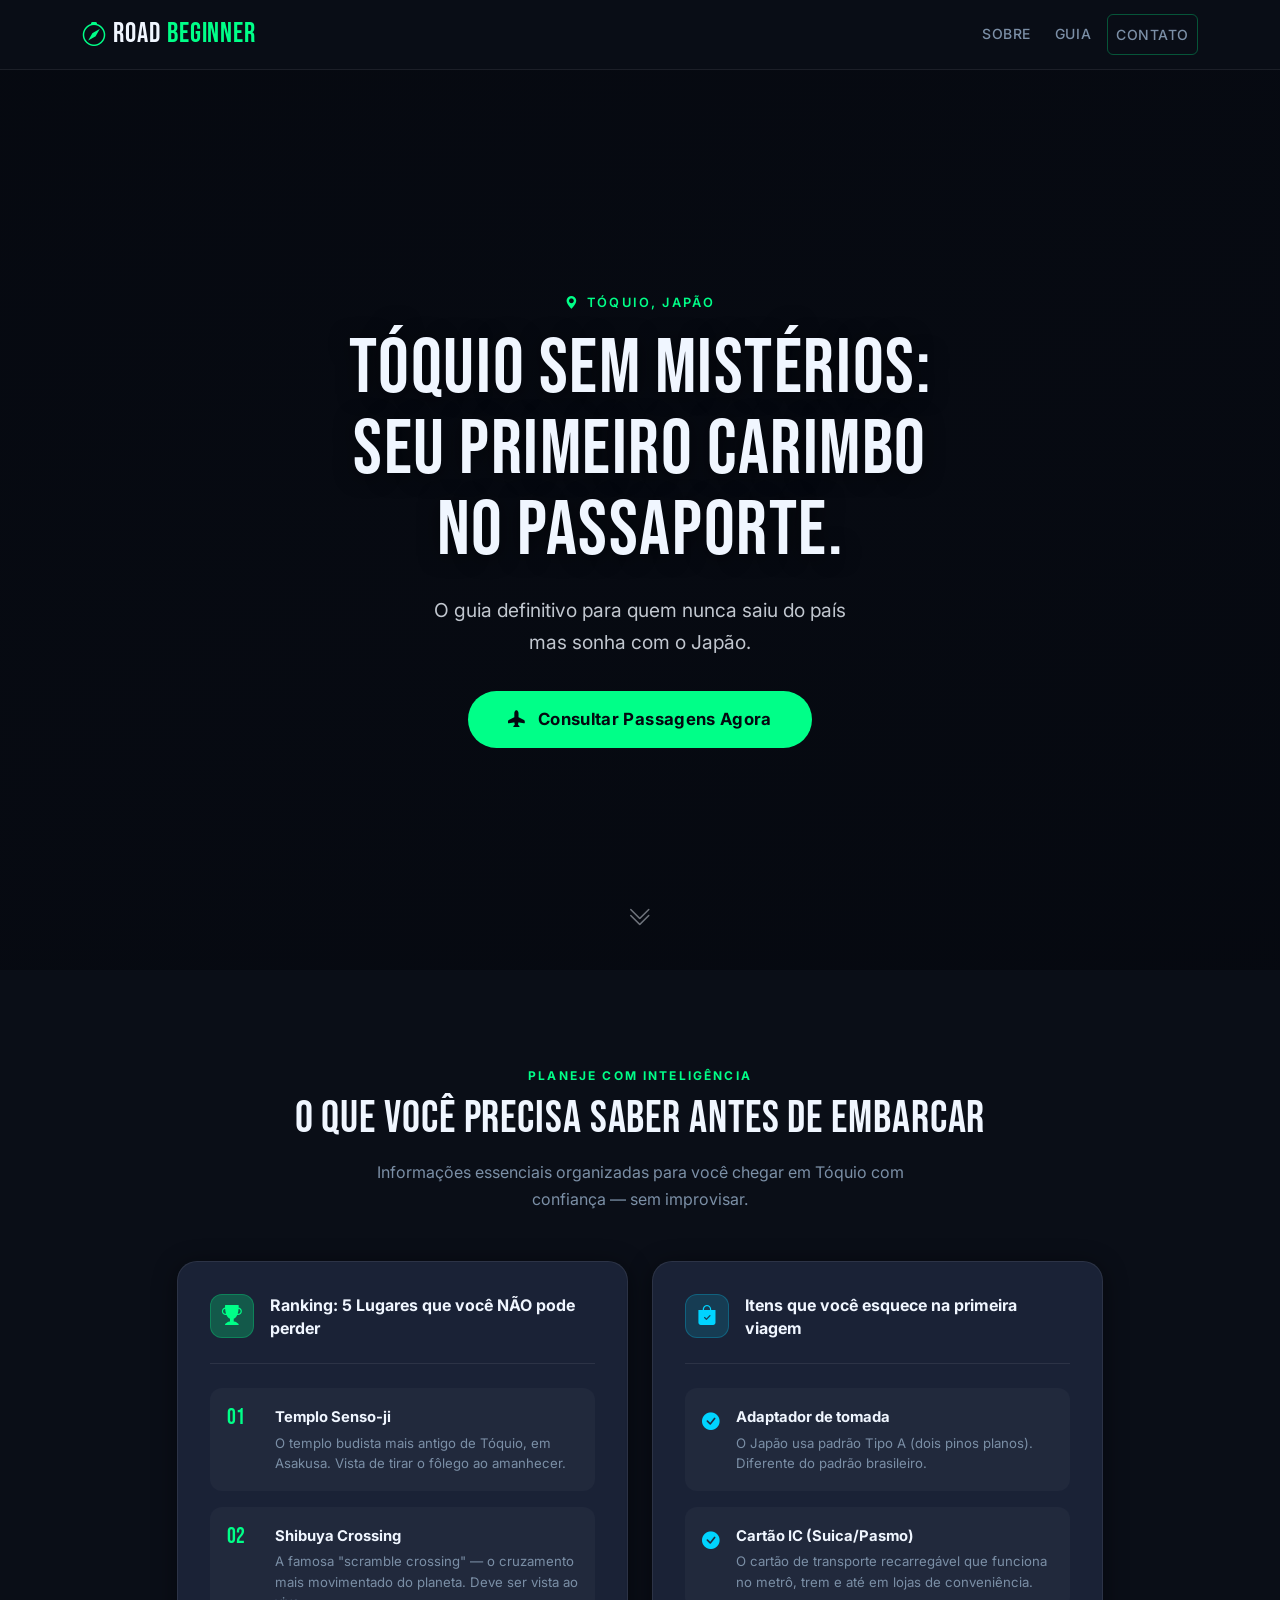
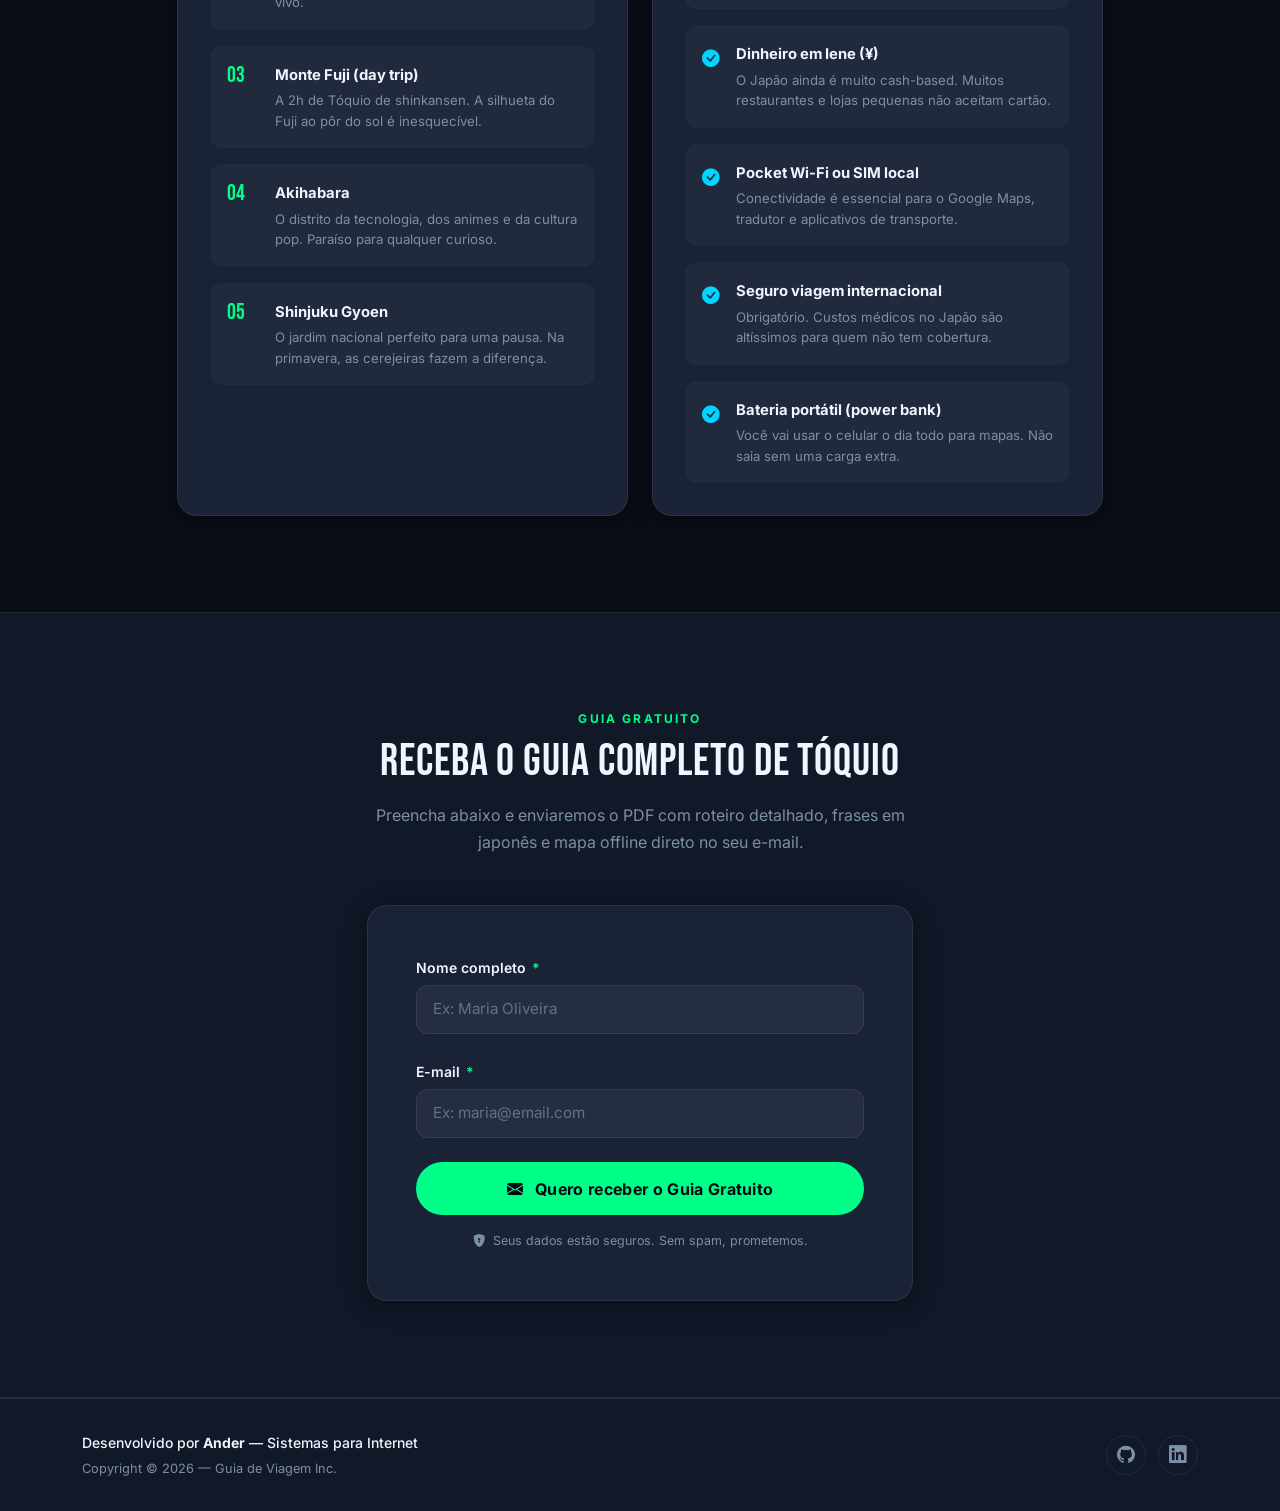
==== index.html @ fc1b0bbb "Projeto Landing Page - Aplicações para Internet" ====
<!DOCTYPE html>
<html lang="pt-BR">
  <head>
    <meta charset="UTF-8" />
    <meta name="viewport" content="width=device-width, initial-scale=1.0" />
    <meta name="description" content="Guia definitivo de Tóquio para quem vai viajar pela primeira vez. Dicas, roteiro, checklist de bagagem e muito mais." />
    <title>RoadBeginner — Tóquio Sem Mistérios</title>

    <!-- Bootstrap 5 CSS -->
    <link
      rel="stylesheet"
      href="https://cdn.jsdelivr.net/npm/bootstrap@5.3.3/dist/css/bootstrap.min.css"
      integrity="sha384-QWTKZyjpPEjISv5WaRU9OFeRpok6YctnYmDr5pNlyT2bRjXh0JMhjY6hW+ALEwIH"
      crossorigin="anonymous"
    />

    <!-- Bootstrap Icons -->
    <link
      rel="stylesheet"
      href="https://cdn.jsdelivr.net/npm/bootstrap-icons@1.11.3/font/bootstrap-icons.min.css"
    />

    <!-- Google Fonts: Bebas Neue (display) + Inter (body) -->
    <link rel="preconnect" href="https://fonts.googleapis.com" />
    <link rel="preconnect" href="https://fonts.gstatic.com" crossorigin />
    <link
      href="https://fonts.googleapis.com/css2?family=Bebas+Neue&family=Inter:wght@400;500;600;700&display=swap"
      rel="stylesheet"
    />

    <!-- Custom CSS -->
    <link rel="stylesheet" href="css/style.css" />
  </head>

  <body>
    <!-- ======================================================
         NAVBAR
    ====================================================== -->
    <header>
      <nav class="navbar navbar-expand-lg navbar-dark rb-navbar fixed-top" aria-label="Navegação principal">
        <div class="container">
          <!-- Logo -->
          <a class="navbar-brand rb-brand" href="#home" aria-label="RoadBeginner — página inicial">
            <span class="rb-brand-icon" aria-hidden="true"><i class="bi bi-compass"></i></span>
            Road<span class="rb-brand-accent">Beginner</span>
          </a>

          <!-- Hamburger -->
          <button
            class="navbar-toggler"
            type="button"
            data-bs-toggle="collapse"
            data-bs-target="#navMenu"
            aria-controls="navMenu"
            aria-expanded="false"
            aria-label="Abrir/fechar menu"
          >
            <span class="navbar-toggler-icon"></span>
          </button>

          <!-- Menu Links -->
          <div class="collapse navbar-collapse" id="navMenu">
            <ul class="navbar-nav ms-auto gap-lg-2">
              <li class="nav-item">
                <a class="nav-link" href="#home">Sobre</a>
              </li>
              <li class="nav-item">
                <a class="nav-link" href="#guia">Guia</a>
              </li>
              <li class="nav-item">
                <a class="nav-link rb-nav-cta" href="#contato">Contato</a>
              </li>
            </ul>
          </div>
        </div>
      </nav>
    </header>

    <main>
      <!-- ======================================================
           HERO SECTION
      ====================================================== -->
      <section id="home" class="rb-hero d-flex align-items-center" aria-label="Seção principal — Tóquio">
        <!-- Overlay escuro sobre a imagem de fundo -->
        <div class="rb-hero-overlay" aria-hidden="true"></div>

        <div class="container position-relative z-1">
          <div class="row justify-content-center">
            <div class="col-12 col-md-10 col-lg-8 text-center">

              <p class="rb-hero-eyebrow">
                <i class="bi bi-geo-alt-fill" aria-hidden="true"></i>
                Tóquio, Japão
              </p>

              <h1 class="rb-hero-title">
                Tóquio Sem Mistérios:<br />
                Seu Primeiro Carimbo<br class="d-none d-md-block" />
                no Passaporte.
              </h1>

              <p class="rb-hero-subtitle">
                O guia definitivo para quem nunca saiu do país<br class="d-none d-md-block" />
                mas sonha com o Japão.
              </p>

              <a
                href="https://www.google.com/flights"
                target="_blank"
                rel="noopener noreferrer"
                class="btn rb-btn-primary rb-hero-cta"
                aria-label="Consultar passagens para Tóquio no Google Flights (abre em nova aba)"
              >
                <i class="bi bi-airplane-fill me-2" aria-hidden="true"></i>
                Consultar Passagens Agora
              </a>

            </div>
          </div>
        </div>

        <!-- Scroll indicator -->
        <a href="#guia" class="rb-scroll-indicator" aria-label="Rolar para a seção Guia">
          <i class="bi bi-chevron-double-down" aria-hidden="true"></i>
        </a>
      </section>

      <!-- ======================================================
           CONTENT / LISTS SECTION
      ====================================================== -->
      <section id="guia" class="rb-section" aria-labelledby="guia-heading">
        <div class="container">

          <!-- Cabeçalho da seção -->
          <div class="row justify-content-center mb-5">
            <div class="col-12 col-md-8 text-center">
              <p class="rb-section-eyebrow">Planeje com inteligência</p>
              <h2 id="guia-heading" class="rb-section-title">
                O que você precisa saber antes de embarcar
              </h2>
              <p class="rb-section-subtitle">
                Informações essenciais organizadas para você chegar em Tóquio com confiança — sem improvisar.
              </p>
            </div>
          </div>

          <!-- Duas colunas -->
          <div class="row g-4 justify-content-center">

            <!-- Coluna Esquerda: Ranking (Lista Ordenada) -->
            <div class="col-12 col-md-6 col-lg-5">
              <div class="rb-card h-100">
                <div class="rb-card-header">
                  <span class="rb-card-icon" aria-hidden="true">
                    <i class="bi bi-trophy-fill"></i>
                  </span>
                  <h3 class="rb-card-title">Ranking: 5 Lugares que você NÃO pode perder</h3>
                </div>
                <ol class="rb-list rb-list-ranked" aria-label="Ranking dos 5 lugares imperdíveis de Tóquio">
                  <li class="rb-list-item">
                    <span class="rb-list-number" aria-hidden="true">01</span>
                    <div class="rb-list-content">
                      <strong>Templo Senso-ji</strong>
                      <span>O templo budista mais antigo de Tóquio, em Asakusa. Vista de tirar o fôlego ao amanhecer.</span>
                    </div>
                  </li>
                  <li class="rb-list-item">
                    <span class="rb-list-number" aria-hidden="true">02</span>
                    <div class="rb-list-content">
                      <strong>Shibuya Crossing</strong>
                      <span>A famosa "scramble crossing" — o cruzamento mais movimentado do planeta. Deve ser vista ao vivo.</span>
                    </div>
                  </li>
                  <li class="rb-list-item">
                    <span class="rb-list-number" aria-hidden="true">03</span>
                    <div class="rb-list-content">
                      <strong>Monte Fuji (day trip)</strong>
                      <span>A 2h de Tóquio de shinkansen. A silhueta do Fuji ao pôr do sol é inesquecível.</span>
                    </div>
                  </li>
                  <li class="rb-list-item">
                    <span class="rb-list-number" aria-hidden="true">04</span>
                    <div class="rb-list-content">
                      <strong>Akihabara</strong>
                      <span>O distrito da tecnologia, dos animes e da cultura pop. Paraíso para qualquer curioso.</span>
                    </div>
                  </li>
                  <li class="rb-list-item">
                    <span class="rb-list-number" aria-hidden="true">05</span>
                    <div class="rb-list-content">
                      <strong>Shinjuku Gyoen</strong>
                      <span>O jardim nacional perfeito para uma pausa. Na primavera, as cerejeiras fazem a diferença.</span>
                    </div>
                  </li>
                </ol>
              </div>
            </div>

            <!-- Coluna Direita: Checklist (Lista Não Ordenada) -->
            <div class="col-12 col-md-6 col-lg-5">
              <div class="rb-card h-100">
                <div class="rb-card-header">
                  <span class="rb-card-icon rb-card-icon--alt" aria-hidden="true">
                    <i class="bi bi-bag-check-fill"></i>
                  </span>
                  <h3 class="rb-card-title">Itens que você esquece na primeira viagem</h3>
                </div>
                <ul class="rb-list rb-list-check" aria-label="Checklist de bagagem para viagem ao Japão">
                  <li class="rb-list-item">
                    <span class="rb-check-icon" aria-hidden="true"><i class="bi bi-check-circle-fill"></i></span>
                    <div class="rb-list-content">
                      <strong>Adaptador de tomada</strong>
                      <span>O Japão usa padrão Tipo A (dois pinos planos). Diferente do padrão brasileiro.</span>
                    </div>
                  </li>
                  <li class="rb-list-item">
                    <span class="rb-check-icon" aria-hidden="true"><i class="bi bi-check-circle-fill"></i></span>
                    <div class="rb-list-content">
                      <strong>Cartão IC (Suica/Pasmo)</strong>
                      <span>O cartão de transporte recarregável que funciona no metrô, trem e até em lojas de conveniência.</span>
                    </div>
                  </li>
                  <li class="rb-list-item">
                    <span class="rb-check-icon" aria-hidden="true"><i class="bi bi-check-circle-fill"></i></span>
                    <div class="rb-list-content">
                      <strong>Dinheiro em Iene (¥)</strong>
                      <span>O Japão ainda é muito cash-based. Muitos restaurantes e lojas pequenas não aceitam cartão.</span>
                    </div>
                  </li>
                  <li class="rb-list-item">
                    <span class="rb-check-icon" aria-hidden="true"><i class="bi bi-check-circle-fill"></i></span>
                    <div class="rb-list-content">
                      <strong>Pocket Wi-Fi ou SIM local</strong>
                      <span>Conectividade é essencial para o Google Maps, tradutor e aplicativos de transporte.</span>
                    </div>
                  </li>
                  <li class="rb-list-item">
                    <span class="rb-check-icon" aria-hidden="true"><i class="bi bi-check-circle-fill"></i></span>
                    <div class="rb-list-content">
                      <strong>Seguro viagem internacional</strong>
                      <span>Obrigatório. Custos médicos no Japão são altíssimos para quem não tem cobertura.</span>
                    </div>
                  </li>
                  <li class="rb-list-item">
                    <span class="rb-check-icon" aria-hidden="true"><i class="bi bi-check-circle-fill"></i></span>
                    <div class="rb-list-content">
                      <strong>Bateria portátil (power bank)</strong>
                      <span>Você vai usar o celular o dia todo para mapas. Não saia sem uma carga extra.</span>
                    </div>
                  </li>
                </ul>
              </div>
            </div>

          </div><!-- /.row -->
        </div>
      </section>

      <!-- ======================================================
           FORM / LEAD GEN SECTION
      ====================================================== -->
      <section id="contato" class="rb-section rb-section--alt" aria-labelledby="contato-heading">
        <div class="container">
          <div class="row justify-content-center">
            <div class="col-12 col-md-8 col-lg-6">

              <!-- Cabeçalho do formulário -->
              <div class="text-center mb-5">
                <p class="rb-section-eyebrow">Guia gratuito</p>
                <h2 id="contato-heading" class="rb-section-title">
                  Receba o Guia Completo de Tóquio
                </h2>
                <p class="rb-section-subtitle">
                  Preencha abaixo e enviaremos o PDF com roteiro detalhado, frases em japonês e mapa offline direto no seu e-mail.
                </p>
              </div>

              <!-- Formulário -->
              <form id="leadsForm" class="rb-form" novalidate aria-label="Formulário para receber o guia de Tóquio">

                <!-- Campo: Nome -->
                <div class="mb-4">
                  <label for="inputNome" class="form-label rb-form-label">
                    Nome completo <span class="rb-required" aria-hidden="true">*</span>
                  </label>
                  <input
                    type="text"
                    class="form-control rb-input"
                    id="inputNome"
                    name="nome"
                    placeholder="Ex: Maria Oliveira"
                    autocomplete="name"
                    aria-required="true"
                    aria-describedby="nomeError"
                  />
                  <div id="nomeError" class="invalid-feedback" role="alert" aria-live="polite">
                    Por favor, informe seu nome completo.
                  </div>
                </div>

                <!-- Campo: E-mail -->
                <div class="mb-4">
                  <label for="inputEmail" class="form-label rb-form-label">
                    E-mail <span class="rb-required" aria-hidden="true">*</span>
                  </label>
                  <input
                    type="email"
                    class="form-control rb-input"
                    id="inputEmail"
                    name="email"
                    placeholder="Ex: maria@email.com"
                    autocomplete="email"
                    aria-required="true"
                    aria-describedby="emailError"
                  />
                  <div id="emailError" class="invalid-feedback" role="alert" aria-live="polite">
                    Informe um endereço de e-mail válido.
                  </div>
                </div>

                <!-- Submit -->
                <div class="d-grid">
                  <button type="submit" class="btn rb-btn-primary rb-btn-submit" id="btnSubmit">
                    <span class="rb-btn-text">
                      <i class="bi bi-envelope-fill me-2" aria-hidden="true"></i>
                      Quero receber o Guia Gratuito
                    </span>
                    <span class="rb-btn-loading d-none" aria-hidden="true">
                      <span class="spinner-border spinner-border-sm me-2" role="status"></span>
                      Enviando...
                    </span>
                  </button>
                </div>

                <p class="rb-form-disclaimer">
                  <i class="bi bi-shield-lock-fill me-1" aria-hidden="true"></i>
                  Seus dados estão seguros. Sem spam, prometemos.
                </p>

              </form>

            </div>
          </div>
        </div>
      </section>
    </main>

    <!-- ======================================================
         FOOTER
    ====================================================== -->
    <footer class="rb-footer" role="contentinfo">
      <div class="container">
        <div class="row align-items-center gy-3">

          <!-- Créditos -->
          <div class="col-12 col-md-6 text-center text-md-start">
            <p class="rb-footer-credit mb-0">
              Desenvolvido por <strong>Ander</strong> — Sistemas para Internet
            </p>
            <p class="rb-footer-copy mb-0">
              Copyright &copy; 2026 — Guia de Viagem Inc.
            </p>
          </div>

          <!-- Social -->
          <div class="col-12 col-md-6 text-center text-md-end">
            <nav aria-label="Links de redes sociais">
              <a
                href="https://github.com"
                target="_blank"
                rel="noopener noreferrer"
                class="rb-social-link"
                aria-label="GitHub (abre em nova aba)"
              >
                <i class="bi bi-github" aria-hidden="true"></i>
              </a>
              <a
                href="https://linkedin.com"
                target="_blank"
                rel="noopener noreferrer"
                class="rb-social-link"
                aria-label="LinkedIn (abre em nova aba)"
              >
                <i class="bi bi-linkedin" aria-hidden="true"></i>
              </a>
            </nav>
          </div>

        </div>
      </div>
    </footer>

    <!-- Bootstrap 5 JS Bundle (Popper included) -->
    <script
      src="https://cdn.jsdelivr.net/npm/bootstrap@5.3.3/dist/js/bootstrap.bundle.min.js"
      integrity="sha384-YvpcrYf0tY3lHB60NNkmXc4s9bIOgUxi8T/jzmSvR/VbfQdmWIjgejTobzqkm84j"
      crossorigin="anonymous"
    ></script>

    <!-- Custom JS -->
    <script src="js/script.js" defer></script>
  </body>
</html>
---- css/style.css ----
/* ==========================================================
   RoadBeginner — Design System
   Paleta: Dark bg + neon green accent (inspirado Travelshift)
   Tipografia: Bebas Neue (display) + Inter (body)
   ========================================================== */

/* ----------------------------------------------------------
   1. TOKENS / CUSTOM PROPERTIES
   ---------------------------------------------------------- */
:root {
  /* Colors */
  --clr-bg:          #0a0e17;
  --clr-surface:     #111827;
  --clr-surface-2:   #1a2236;
  --clr-accent:      #00ff88;
  --clr-accent-glow: rgba(0, 255, 136, 0.25);
  --clr-accent-2:    #00d4ff;
  --clr-danger:      #ff4d6d;
  --clr-success:     #00ff88;
  --clr-text:        #f0f6ff;
  --clr-muted:       #7b8fa6;
  --clr-border:      rgba(255, 255, 255, 0.08);
  --clr-overlay:     rgba(5, 8, 15, 0.72);

  /* Typography */
  --font-display:    'Bebas Neue', sans-serif;
  --font-body:       'Inter', sans-serif;

  /* Spacing (8pt grid) */
  --sp-1: 0.5rem;
  --sp-2: 1rem;
  --sp-3: 1.5rem;
  --sp-4: 2rem;
  --sp-6: 3rem;
  --sp-8: 4rem;
  --sp-12: 6rem;

  /* Border radius */
  --radius-sm:  6px;
  --radius-md:  12px;
  --radius-lg:  20px;
  --radius-pill: 100px;

  /* Transitions */
  --transition-fast:   150ms ease-out;
  --transition-base:   250ms ease-out;
  --transition-slow:   400ms ease-out;

  /* Shadows */
  --shadow-card:  0 4px 24px rgba(0, 0, 0, 0.45);
  --shadow-glow:  0 0 24px var(--clr-accent-glow);
}

/* ----------------------------------------------------------
   2. RESET & BASE
   ---------------------------------------------------------- */
*,
*::before,
*::after {
  box-sizing: border-box;
}

html {
  scroll-behavior: smooth;
  font-size: 16px;
}

body {
  background-color: var(--clr-bg);
  color: var(--clr-text);
  font-family: var(--font-body);
  font-size: 1rem;
  line-height: 1.65;
  -webkit-font-smoothing: antialiased;
  overflow-x: hidden;
}

/* Remove margin do body para evitar salto no fixed navbar */
body {
  padding-top: 70px;
}

/* Foco visível para acessibilidade */
:focus-visible {
  outline: 2px solid var(--clr-accent);
  outline-offset: 3px;
  border-radius: var(--radius-sm);
}

/* Links genéricos */
a {
  color: var(--clr-accent);
  text-decoration: none;
  transition: color var(--transition-fast);
}
a:hover {
  color: var(--clr-accent-2);
}

/* ----------------------------------------------------------
   3. NAVBAR
   ---------------------------------------------------------- */
.rb-navbar {
  background-color: rgba(10, 14, 23, 0.92);
  backdrop-filter: blur(14px);
  -webkit-backdrop-filter: blur(14px);
  border-bottom: 1px solid var(--clr-border);
  min-height: 70px;
  padding-top: 0;
  padding-bottom: 0;
  transition: background-color var(--transition-slow);
}

.rb-navbar.scrolled {
  background-color: rgba(10, 14, 23, 0.98);
}

/* Brand */
.rb-brand {
  font-family: var(--font-display);
  font-size: 1.75rem;
  letter-spacing: 0.03em;
  color: var(--clr-text) !important;
  display: flex;
  align-items: center;
  gap: 0.4rem;
  transition: opacity var(--transition-fast);
}
.rb-brand:hover {
  opacity: 0.85;
  color: var(--clr-text) !important;
}
.rb-brand-icon {
  color: var(--clr-accent);
  font-size: 1.5rem;
  line-height: 1;
}
.rb-brand-accent {
  color: var(--clr-accent);
}

/* Nav links */
.rb-navbar .nav-link {
  font-size: 0.875rem;
  font-weight: 500;
  letter-spacing: 0.04em;
  text-transform: uppercase;
  color: var(--clr-muted) !important;
  padding: 0.5rem 0.75rem;
  border-radius: var(--radius-sm);
  transition: color var(--transition-fast), background-color var(--transition-fast);
}
.rb-navbar .nav-link:hover,
.rb-navbar .nav-link:focus {
  color: var(--clr-text) !important;
  background-color: var(--clr-border);
}

/* CTA nav item */
.rb-nav-cta {
  color: var(--clr-accent) !important;
  border: 1px solid rgba(0, 255, 136, 0.3) !important;
}
.rb-nav-cta:hover {
  background-color: var(--clr-accent-glow) !important;
  color: var(--clr-accent) !important;
  border-color: var(--clr-accent) !important;
}

/* Toggler customizado */
.navbar-toggler {
  border-color: var(--clr-border) !important;
  padding: 0.35rem 0.6rem;
}
.navbar-toggler:focus {
  box-shadow: 0 0 0 2px var(--clr-accent-glow);
}

/* ----------------------------------------------------------
   4. BOTÕES
   ---------------------------------------------------------- */
.rb-btn-primary {
  background: var(--clr-accent);
  color: #040810;
  font-family: var(--font-body);
  font-weight: 700;
  font-size: 1rem;
  letter-spacing: 0.02em;
  border: none;
  border-radius: var(--radius-pill);
  padding: 0.85rem 2.25rem;
  cursor: pointer;
  transition:
    transform var(--transition-fast),
    box-shadow var(--transition-fast),
    background-color var(--transition-fast);
  position: relative;
  overflow: hidden;
}

.rb-btn-primary:hover,
.rb-btn-primary:focus {
  background: #00e07a;
  color: #040810;
  transform: translateY(-2px);
  box-shadow: var(--shadow-glow);
}

.rb-btn-primary:active {
  transform: translateY(0) scale(0.97);
  box-shadow: none;
}

.rb-btn-primary:disabled {
  opacity: 0.55;
  cursor: not-allowed;
  transform: none;
  box-shadow: none;
}

/* ----------------------------------------------------------
   5. HERO SECTION
   ---------------------------------------------------------- */
.rb-hero {
  position: relative;
  min-height: 100svh;
  background-image: url('https://images.unsplash.com/photo-1540959733332-eab4deabeeaf?w=1600&q=80&auto=format&fit=crop');
  background-size: cover;
  background-position: center center;
  background-attachment: fixed;
}

.rb-hero-overlay {
  position: absolute;
  inset: 0;
  background: linear-gradient(
    160deg,
    rgba(5, 8, 15, 0.82) 0%,
    rgba(5, 8, 15, 0.65) 50%,
    rgba(5, 8, 15, 0.85) 100%
  );
  z-index: 0;
}

/* Eyebrow */
.rb-hero-eyebrow {
  font-size: 0.8rem;
  font-weight: 600;
  letter-spacing: 0.18em;
  text-transform: uppercase;
  color: var(--clr-accent);
  margin-bottom: var(--sp-2);
  display: flex;
  align-items: center;
  justify-content: center;
  gap: 0.4rem;
}

/* Título Hero */
.rb-hero-title {
  font-family: var(--font-display);
  font-size: clamp(2.8rem, 6vw, 5.5rem);
  line-height: 1.05;
  letter-spacing: 0.02em;
  color: var(--clr-text);
  margin-bottom: var(--sp-3);
  text-shadow: 0 2px 20px rgba(0, 0, 0, 0.6);
}

/* Subtítulo */
.rb-hero-subtitle {
  font-size: clamp(1rem, 2vw, 1.2rem);
  color: rgba(240, 246, 255, 0.8);
  line-height: 1.65;
  margin-bottom: var(--sp-4);
  max-width: 560px;
  margin-left: auto;
  margin-right: auto;
}

/* CTA Hero */
.rb-hero-cta {
  font-size: 1.05rem;
  padding: 1rem 2.5rem;
}

/* Scroll indicator */
.rb-scroll-indicator {
  position: absolute;
  bottom: 2rem;
  left: 50%;
  transform: translateX(-50%);
  color: rgba(240, 246, 255, 0.45);
  font-size: 1.5rem;
  z-index: 1;
  animation: bounce 2s ease-in-out infinite;
  transition: color var(--transition-fast);
}
.rb-scroll-indicator:hover {
  color: var(--clr-accent);
}

@keyframes bounce {
  0%, 100% { transform: translateX(-50%) translateY(0); }
  50%       { transform: translateX(-50%) translateY(8px); }
}

/* ----------------------------------------------------------
   6. SECTIONS (genérico)
   ---------------------------------------------------------- */
.rb-section {
  padding: var(--sp-12) 0;
}
.rb-section--alt {
  background-color: var(--clr-surface);
  border-top: 1px solid var(--clr-border);
  border-bottom: 1px solid var(--clr-border);
}

/* Eyebrow de seção */
.rb-section-eyebrow {
  font-size: 0.75rem;
  font-weight: 700;
  letter-spacing: 0.18em;
  text-transform: uppercase;
  color: var(--clr-accent);
  margin-bottom: var(--sp-1);
}

/* Título de seção */
.rb-section-title {
  font-family: var(--font-display);
  font-size: clamp(1.8rem, 3.5vw, 2.8rem);
  line-height: 1.1;
  letter-spacing: 0.02em;
  color: var(--clr-text);
  margin-bottom: var(--sp-2);
}

/* Subtítulo de seção */
.rb-section-subtitle {
  font-size: 1rem;
  color: var(--clr-muted);
  line-height: 1.7;
  max-width: 600px;
  margin-left: auto;
  margin-right: auto;
  margin-bottom: 0;
}

/* ----------------------------------------------------------
   7. CARDS DE LISTA
   ---------------------------------------------------------- */
.rb-card {
  background-color: var(--clr-surface-2);
  border: 1px solid var(--clr-border);
  border-radius: var(--radius-lg);
  padding: var(--sp-4);
  box-shadow: var(--shadow-card);
  transition: transform var(--transition-base), box-shadow var(--transition-base);
}
.rb-card:hover {
  transform: translateY(-4px);
  box-shadow: var(--shadow-card), var(--shadow-glow);
}

/* Card header */
.rb-card-header {
  display: flex;
  align-items: flex-start;
  gap: var(--sp-2);
  margin-bottom: var(--sp-3);
  padding-bottom: var(--sp-3);
  border-bottom: 1px solid var(--clr-border);
}

.rb-card-icon {
  flex-shrink: 0;
  width: 44px;
  height: 44px;
  background: var(--clr-accent-glow);
  border: 1px solid rgba(0, 255, 136, 0.25);
  border-radius: var(--radius-md);
  display: flex;
  align-items: center;
  justify-content: center;
  font-size: 1.25rem;
  color: var(--clr-accent);
}
.rb-card-icon--alt {
  background: rgba(0, 212, 255, 0.15);
  border-color: rgba(0, 212, 255, 0.25);
  color: var(--clr-accent-2);
}

.rb-card-title {
  font-family: var(--font-body);
  font-size: 1rem;
  font-weight: 700;
  color: var(--clr-text);
  margin: 0;
  line-height: 1.4;
}

/* ----------------------------------------------------------
   8. LISTAS
   ---------------------------------------------------------- */
.rb-list {
  list-style: none;
  padding: 0;
  margin: 0;
  display: flex;
  flex-direction: column;
  gap: var(--sp-2);
}

.rb-list-item {
  display: flex;
  align-items: flex-start;
  gap: var(--sp-2);
  padding: var(--sp-2);
  border-radius: var(--radius-md);
  background-color: rgba(255, 255, 255, 0.03);
  border: 1px solid transparent;
  transition: background-color var(--transition-fast), border-color var(--transition-fast);
}
.rb-list-item:hover {
  background-color: rgba(0, 255, 136, 0.05);
  border-color: rgba(0, 255, 136, 0.12);
}

/* Número da lista ordenada */
.rb-list-number {
  flex-shrink: 0;
  font-family: var(--font-display);
  font-size: 1.4rem;
  line-height: 1;
  color: var(--clr-accent);
  min-width: 2rem;
  padding-top: 2px;
}

/* Check icon lista não-ordenada */
.rb-check-icon {
  flex-shrink: 0;
  color: var(--clr-accent-2);
  font-size: 1.1rem;
  padding-top: 2px;
}

/* Conteúdo dos itens */
.rb-list-content {
  display: flex;
  flex-direction: column;
  gap: 0.2rem;
}
.rb-list-content strong {
  font-size: 0.925rem;
  font-weight: 700;
  color: var(--clr-text);
}
.rb-list-content span {
  font-size: 0.825rem;
  color: var(--clr-muted);
  line-height: 1.55;
}

/* ----------------------------------------------------------
   9. FORMULÁRIO
   ---------------------------------------------------------- */
.rb-form {
  background-color: var(--clr-surface-2);
  border: 1px solid var(--clr-border);
  border-radius: var(--radius-lg);
  padding: var(--sp-4) var(--sp-4);
  box-shadow: var(--shadow-card);
}

@media (min-width: 576px) {
  .rb-form {
    padding: var(--sp-6) var(--sp-6);
  }
}

.rb-form-label {
  font-size: 0.875rem;
  font-weight: 600;
  color: var(--clr-text);
  margin-bottom: 0.4rem;
}
.rb-required {
  color: var(--clr-accent);
  margin-left: 2px;
}

.rb-input {
  background-color: rgba(255, 255, 255, 0.05) !important;
  border: 1px solid rgba(255, 255, 255, 0.12) !important;
  border-radius: var(--radius-md) !important;
  color: var(--clr-text) !important;
  font-size: 0.95rem !important;
  padding: 0.75rem 1rem !important;
  transition: border-color var(--transition-fast), box-shadow var(--transition-fast) !important;
  height: auto !important;
  min-height: 48px;
}

.rb-input::placeholder {
  color: var(--clr-muted);
  opacity: 0.7;
}

.rb-input:focus {
  background-color: rgba(255, 255, 255, 0.07) !important;
  border-color: var(--clr-accent) !important;
  box-shadow: 0 0 0 3px var(--clr-accent-glow) !important;
  outline: none !important;
}

/* Bootstrap is-valid override */
.rb-input.is-valid {
  border-color: var(--clr-success) !important;
  background-image: url("data:image/svg+xml,%3csvg xmlns='http://www.w3.org/2000/svg' viewBox='0 0 8 8'%3e%3cpath fill='%2300ff88' d='M2.3 6.73.6 4.53c-.4-1.04.46-1.4 1.1-.8l1.1 1.4 3.4-3.8c.6-.63 1.6-.27 1.2.7l-4 4.6c-.43.5-.8.4-1.1.1z'/%3e%3c/svg%3e") !important;
  box-shadow: 0 0 0 3px rgba(0, 255, 136, 0.15) !important;
}

/* Bootstrap is-invalid override */
.rb-input.is-invalid {
  border-color: var(--clr-danger) !important;
  background-image: url("data:image/svg+xml,%3csvg xmlns='http://www.w3.org/2000/svg' viewBox='0 0 12 12' width='12' height='12' fill='none' stroke='%23ff4d6d'%3e%3ccircle cx='6' cy='6' r='4.5'/%3e%3cpath stroke-linejoin='round' d='M5.8 3.6h.4L6 6.5z'/%3e%3ccircle cx='6' cy='8.2' r='.6' fill='%23ff4d6d' stroke='none'/%3e%3c/svg%3e") !important;
  box-shadow: 0 0 0 3px rgba(255, 77, 109, 0.15) !important;
}

.invalid-feedback {
  font-size: 0.8rem;
  color: var(--clr-danger);
  margin-top: 0.35rem;
  display: none;
}
.rb-input.is-invalid ~ .invalid-feedback {
  display: block;
}

/* Valid feedback */
.valid-feedback {
  font-size: 0.8rem;
  color: var(--clr-success);
  margin-top: 0.35rem;
}

/* Submit button full width */
.rb-btn-submit {
  width: 100%;
  font-size: 1rem;
  padding: 0.9rem 1.5rem;
}

/* Disclaimer abaixo do form */
.rb-form-disclaimer {
  text-align: center;
  font-size: 0.78rem;
  color: var(--clr-muted);
  margin-top: var(--sp-2);
  margin-bottom: 0;
}

/* ----------------------------------------------------------
   10. FOOTER
   ---------------------------------------------------------- */
.rb-footer {
  background-color: var(--clr-surface);
  border-top: 1px solid var(--clr-border);
  padding: var(--sp-4) 0;
}

.rb-footer-credit {
  font-size: 0.875rem;
  color: var(--clr-text);
  font-weight: 500;
}
.rb-footer-copy {
  font-size: 0.8rem;
  color: var(--clr-muted);
  margin-top: 0.25rem;
}

/* Ícones sociais */
.rb-social-link {
  display: inline-flex;
  align-items: center;
  justify-content: center;
  width: 40px;
  height: 40px;
  border-radius: 50%;
  border: 1px solid var(--clr-border);
  color: var(--clr-muted);
  font-size: 1.1rem;
  margin-left: 0.5rem;
  transition:
    color var(--transition-fast),
    border-color var(--transition-fast),
    background-color var(--transition-fast),
    transform var(--transition-fast);
}
.rb-social-link:hover {
  color: var(--clr-accent);
  border-color: var(--clr-accent);
  background-color: var(--clr-accent-glow);
  transform: translateY(-2px);
}

/* ----------------------------------------------------------
   11. RESPONSIVIDADE
   ---------------------------------------------------------- */

/* Telas pequenas: ajustar padding do body */
@media (max-width: 575.98px) {
  body {
    padding-top: 64px;
  }
  .rb-section {
    padding: var(--sp-8) 0;
  }
  .rb-hero-title {
    font-size: clamp(2.2rem, 10vw, 3.2rem);
  }
  .rb-hero-cta {
    padding: 0.85rem 1.75rem;
    font-size: 0.95rem;
    width: 100%;
  }
  .rb-card {
    padding: var(--sp-3);
  }
  /* Desabilitar parallax em mobile (melhor performance) */
  .rb-hero {
    background-attachment: scroll;
  }
}

/* Tablets */
@media (max-width: 767.98px) {
  .rb-navbar .navbar-collapse {
    background-color: var(--clr-surface);
    border: 1px solid var(--clr-border);
    border-radius: var(--radius-md);
    margin-top: 0.5rem;
    padding: var(--sp-2);
  }
  .rb-navbar .nav-link {
    padding: 0.6rem 1rem;
    width: 100%;
  }
  .rb-nav-cta {
    margin-top: 0.5rem;
    text-align: center;
  }
}

/* Acessibilidade: preferência por movimento reduzido */
@media (prefers-reduced-motion: reduce) {
  *,
  *::before,
  *::after {
    animation-duration: 0.01ms !important;
    animation-iteration-count: 1 !important;
    transition-duration: 0.01ms !important;
    scroll-behavior: auto !important;
  }
  .rb-hero {
    background-attachment: scroll;
  }
}
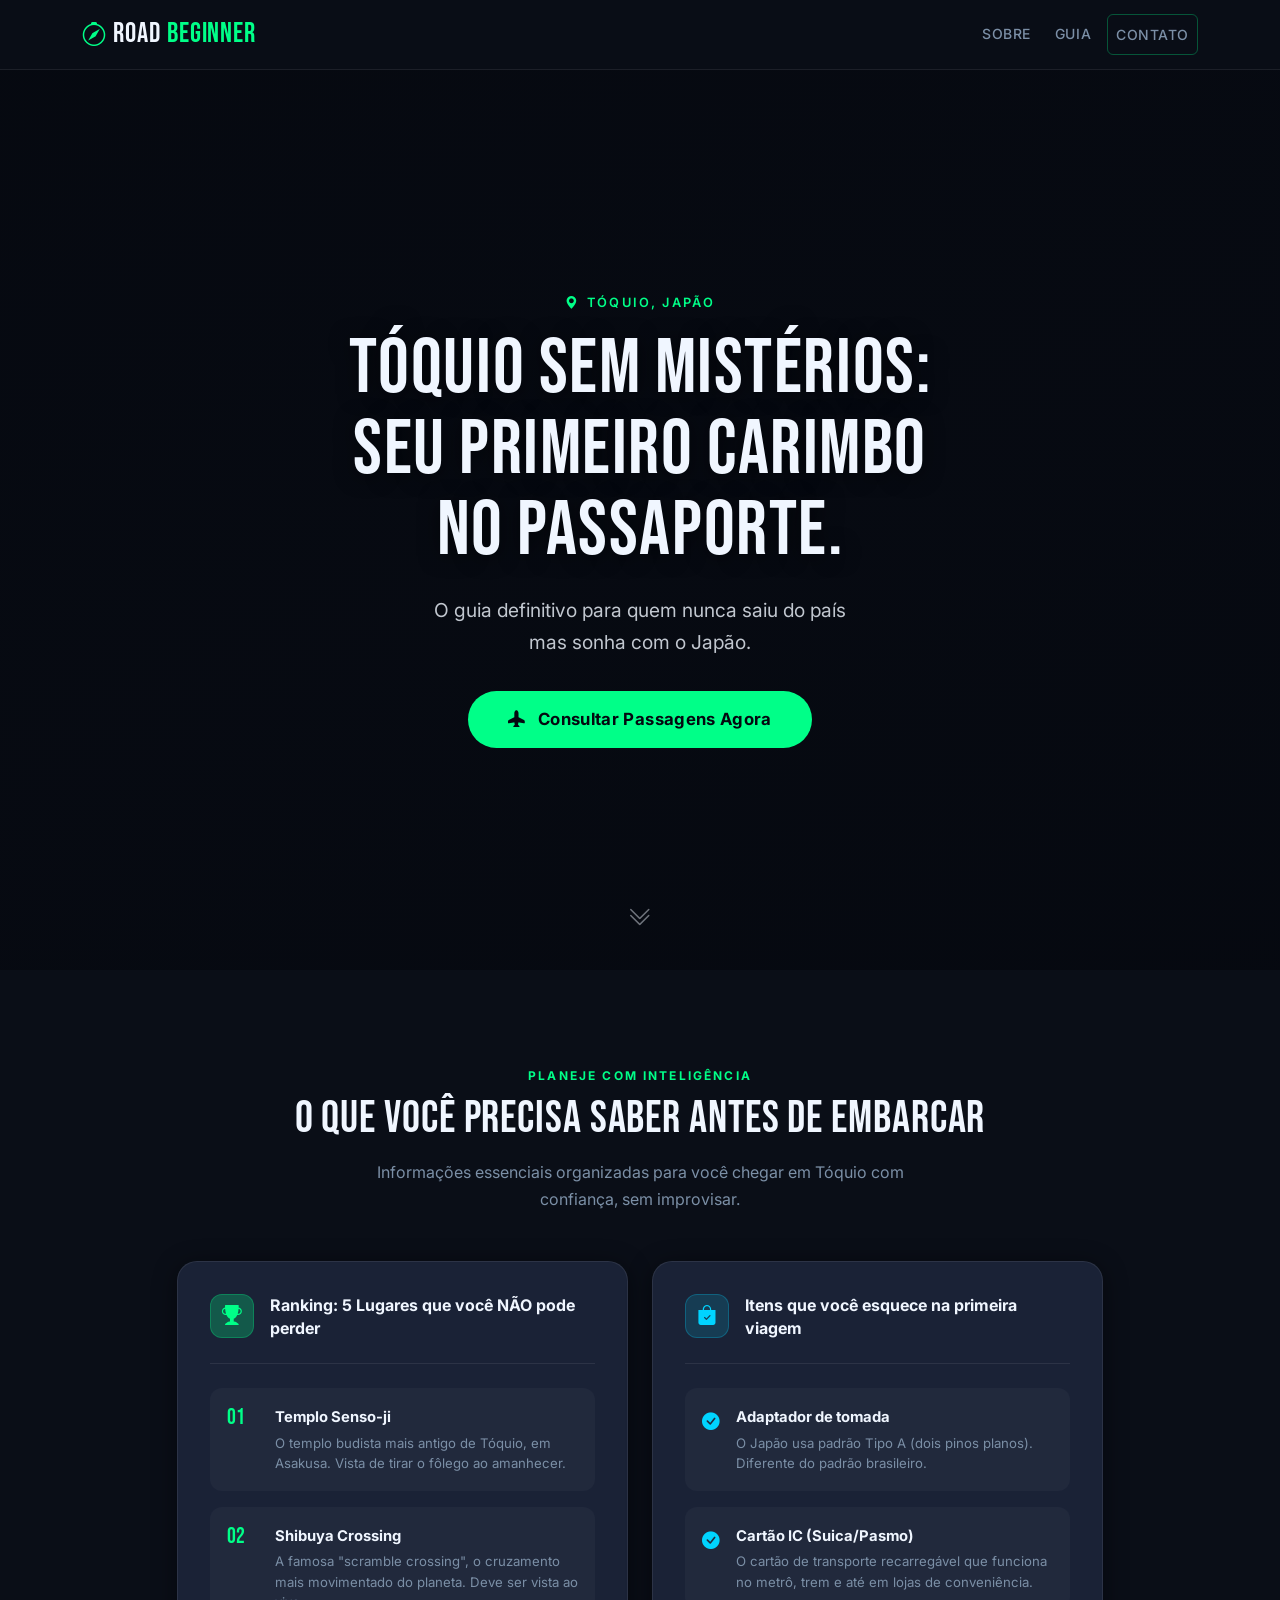
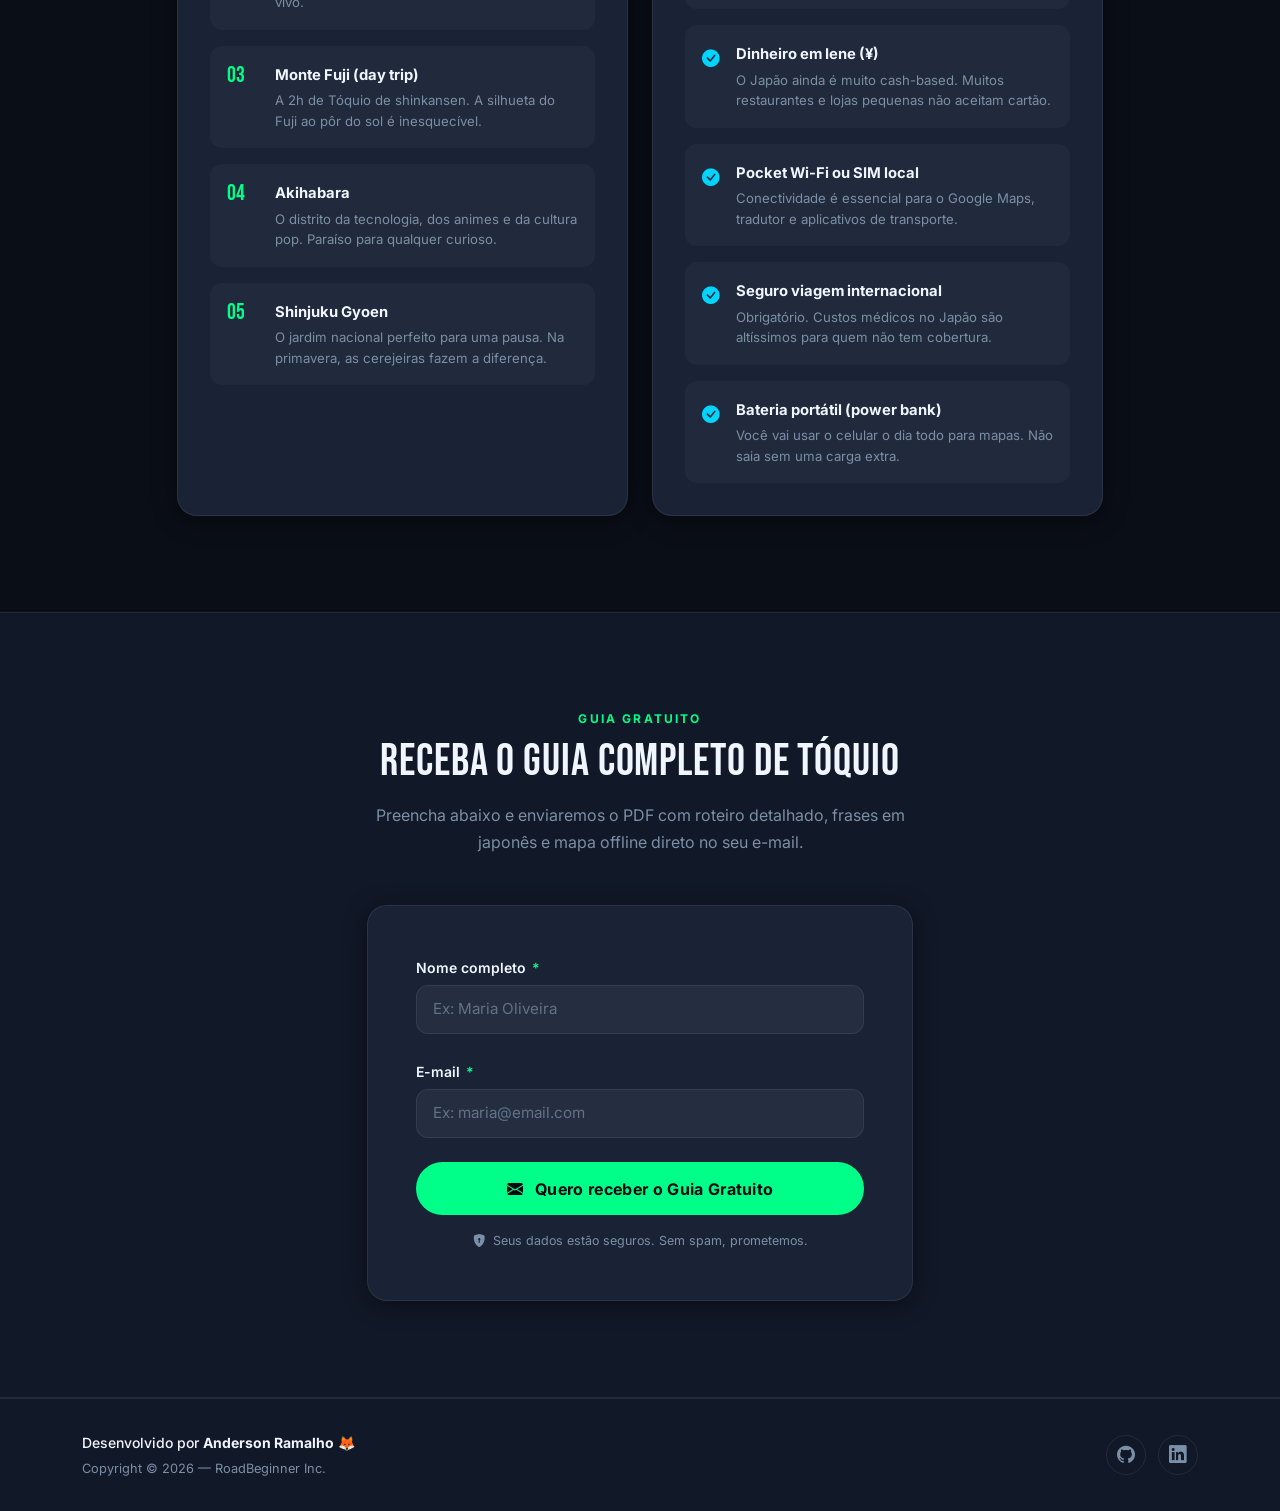
==== commit 675685b1: "Landing page atualizada" ====
--- a/index.html
+++ b/index.html
@@ -139,7 +139,7 @@
                 O que você precisa saber antes de embarcar
               </h2>
               <p class="rb-section-subtitle">
-                Informações essenciais organizadas para você chegar em Tóquio com confiança — sem improvisar.
+                Informações essenciais organizadas para você chegar em Tóquio com confiança, sem improvisar.
               </p>
             </div>
           </div>
@@ -168,7 +168,7 @@
                     <span class="rb-list-number" aria-hidden="true">02</span>
                     <div class="rb-list-content">
                       <strong>Shibuya Crossing</strong>
-                      <span>A famosa "scramble crossing" — o cruzamento mais movimentado do planeta. Deve ser vista ao vivo.</span>
+                      <span>A famosa "scramble crossing", o cruzamento mais movimentado do planeta. Deve ser vista ao vivo.</span>
                     </div>
                   </li>
                   <li class="rb-list-item">
@@ -355,10 +355,10 @@
           <!-- Créditos -->
           <div class="col-12 col-md-6 text-center text-md-start">
             <p class="rb-footer-credit mb-0">
-              Desenvolvido por <strong>Ander</strong> — Sistemas para Internet
+              Desenvolvido por <strong>Anderson Ramalho</strong> 🦊
             </p>
             <p class="rb-footer-copy mb-0">
-              Copyright &copy; 2026 — Guia de Viagem Inc.
+              Copyright &copy; 2026 — RoadBeginner Inc.
             </p>
           </div>
 
@@ -366,7 +366,7 @@
           <div class="col-12 col-md-6 text-center text-md-end">
             <nav aria-label="Links de redes sociais">
               <a
-                href="https://github.com"
+                href="https://github.com/anderama"
                 target="_blank"
                 rel="noopener noreferrer"
                 class="rb-social-link"
@@ -375,7 +375,7 @@
                 <i class="bi bi-github" aria-hidden="true"></i>
               </a>
               <a
-                href="https://linkedin.com"
+                href="https://www.linkedin.com/in/anderama/"
                 target="_blank"
                 rel="noopener noreferrer"
                 class="rb-social-link"
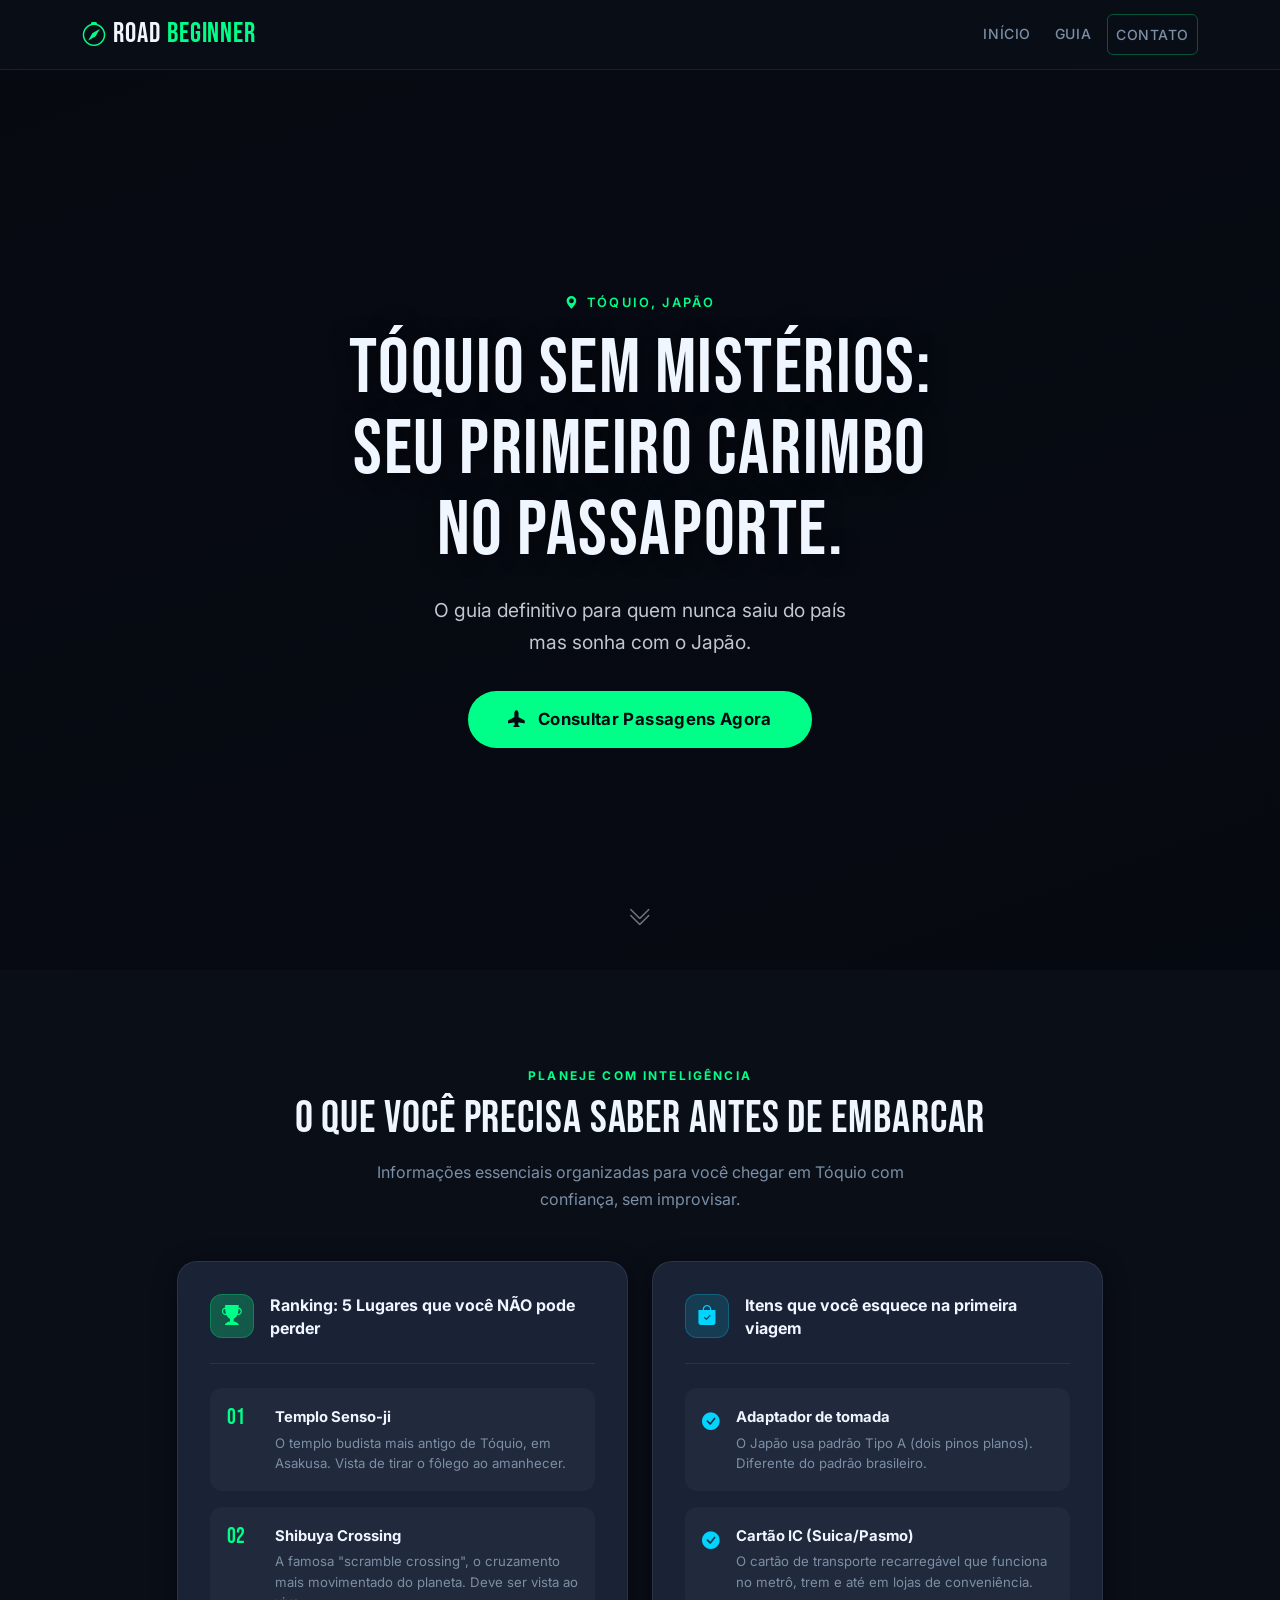
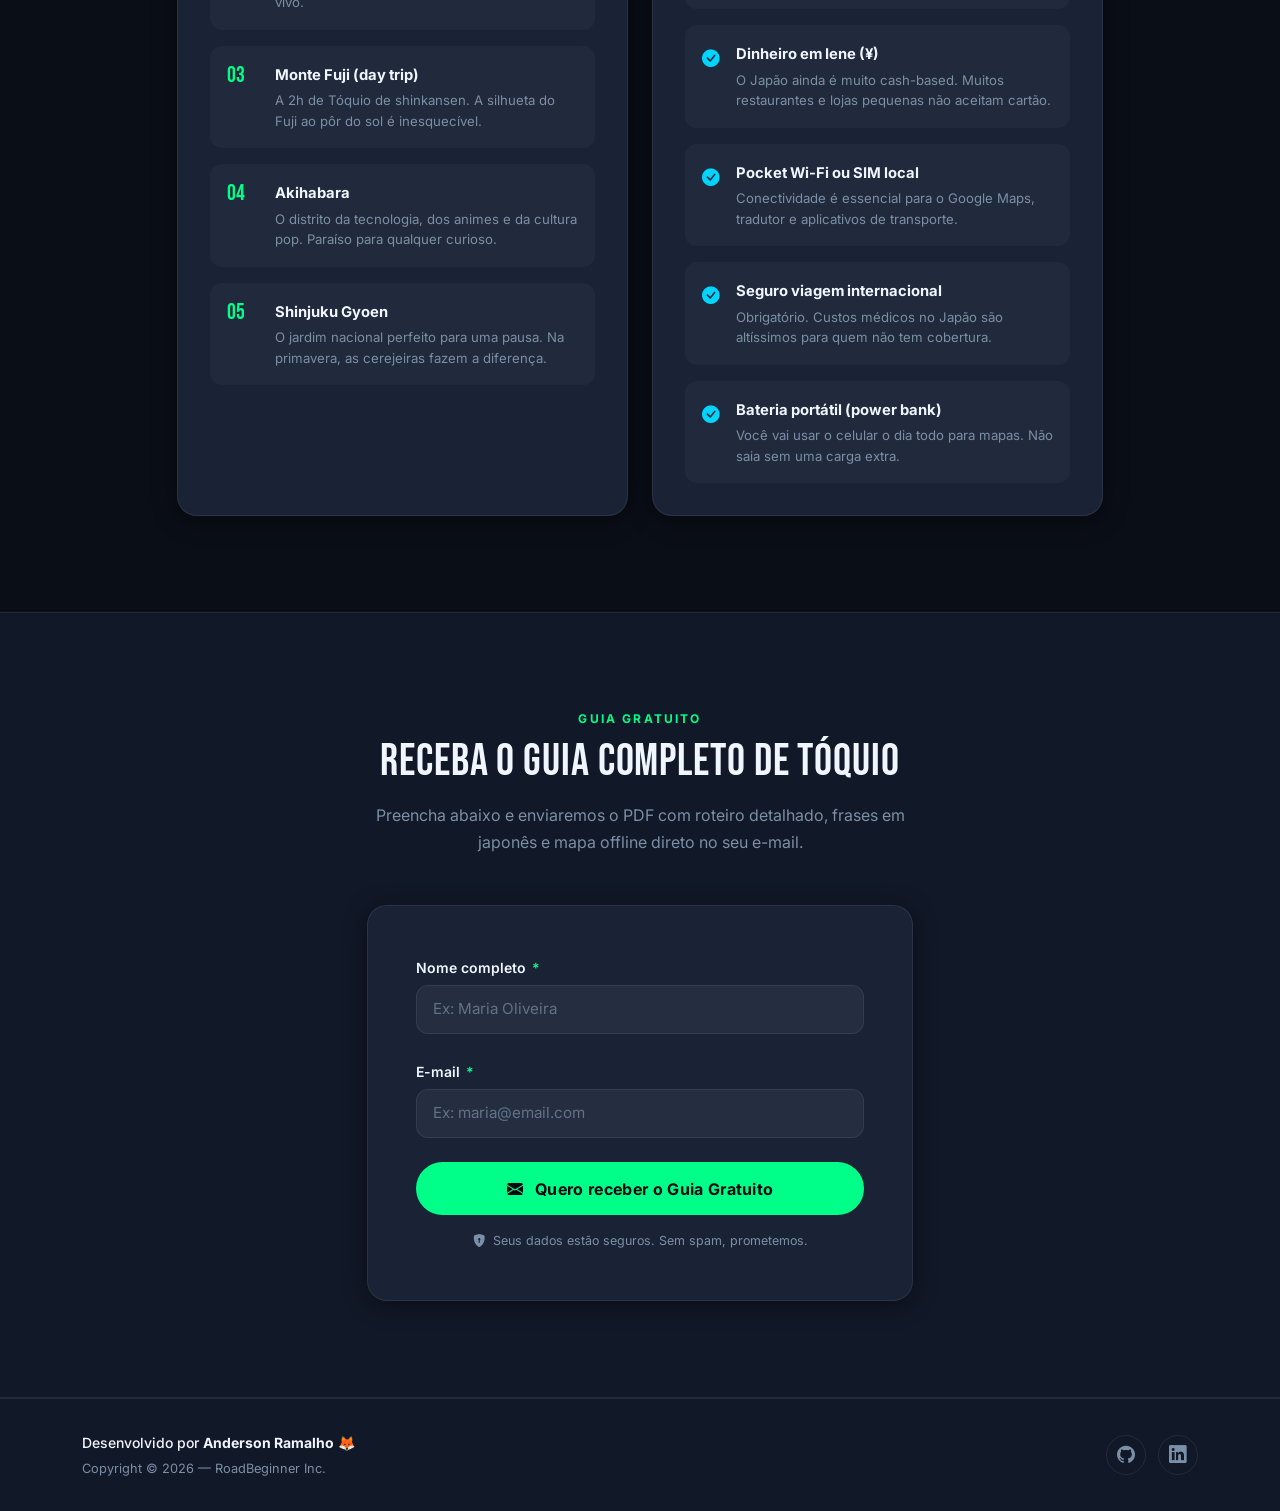
==== commit c7343e62: "Ajuste Sobre -> Inicio" ====
--- a/index.html
+++ b/index.html
@@ -49,8 +49,7 @@
           <button
             class="navbar-toggler"
             type="button"
-            data-bs-toggle="collapse"
-            data-bs-target="#navMenu"
+            id="navToggler"
             aria-controls="navMenu"
             aria-expanded="false"
             aria-label="Abrir/fechar menu"
@@ -62,7 +61,7 @@
           <div class="collapse navbar-collapse" id="navMenu">
             <ul class="navbar-nav ms-auto gap-lg-2">
               <li class="nav-item">
-                <a class="nav-link" href="#home">Sobre</a>
+                <a class="nav-link" href="#home">Início</a>
               </li>
               <li class="nav-item">
                 <a class="nav-link" href="#guia">Guia</a>
@@ -398,6 +397,6 @@
     ></script>
 
     <!-- Custom JS -->
-    <script src="js/script.js" defer></script>
+    <script src="js/script.js"></script>
   </body>
 </html>
--- a/css/style.css
+++ b/css/style.css
@@ -109,10 +109,36 @@
   padding-top: 0;
   padding-bottom: 0;
   transition: background-color var(--transition-slow);
+  /* z-index explícito garante que o navbar e seus filhos fiquem
+     sempre acima de qualquer stacking context criado por
+     backdrop-filter ou position:relative nas seções abaixo */
+  z-index: 1030;
+}
+
+/* Garante que o botão hamburger seja sempre clicável,
+   mesmo dentro do stacking context do backdrop-filter */
+.rb-navbar .navbar-toggler {
+  position: relative;
+  z-index: 1;
 }
 
 .rb-navbar.scrolled {
   background-color: rgba(10, 14, 23, 0.98);
+}
+
+/* Menu mobile — transição nativa (substitui a animação do Bootstrap JS) */
+.rb-navbar .navbar-collapse {
+  transition: none; /* Bootstrap anima via JS; como usamos toggle nativo, removemos */
+}
+
+/* Estado aberto: o JS adiciona/remove a classe .show diretamente */
+@media (max-width: 991.98px) {
+  .rb-navbar .navbar-collapse {
+    display: none;           /* oculto por padrão em mobile */
+  }
+  .rb-navbar .navbar-collapse.show {
+    display: block;          /* visível quando aberto */
+  }
 }
 
 /* Brand */
